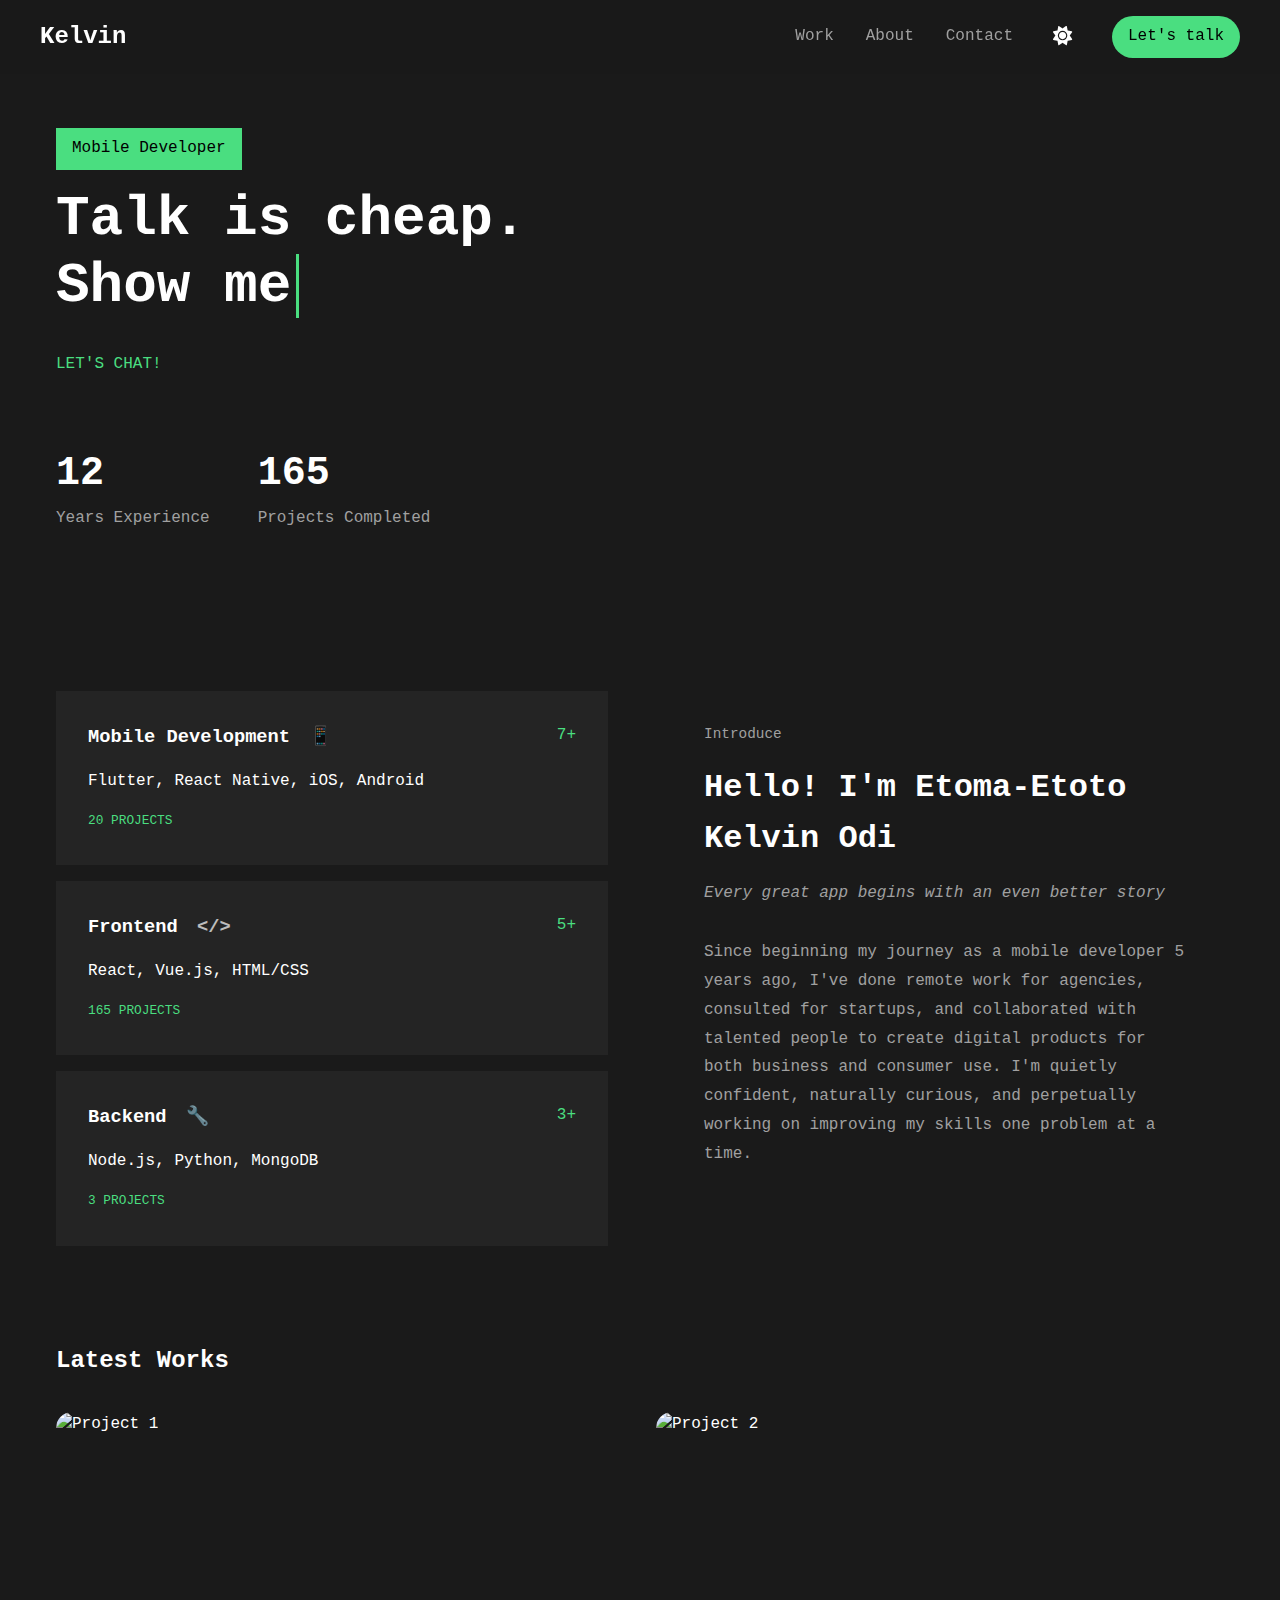
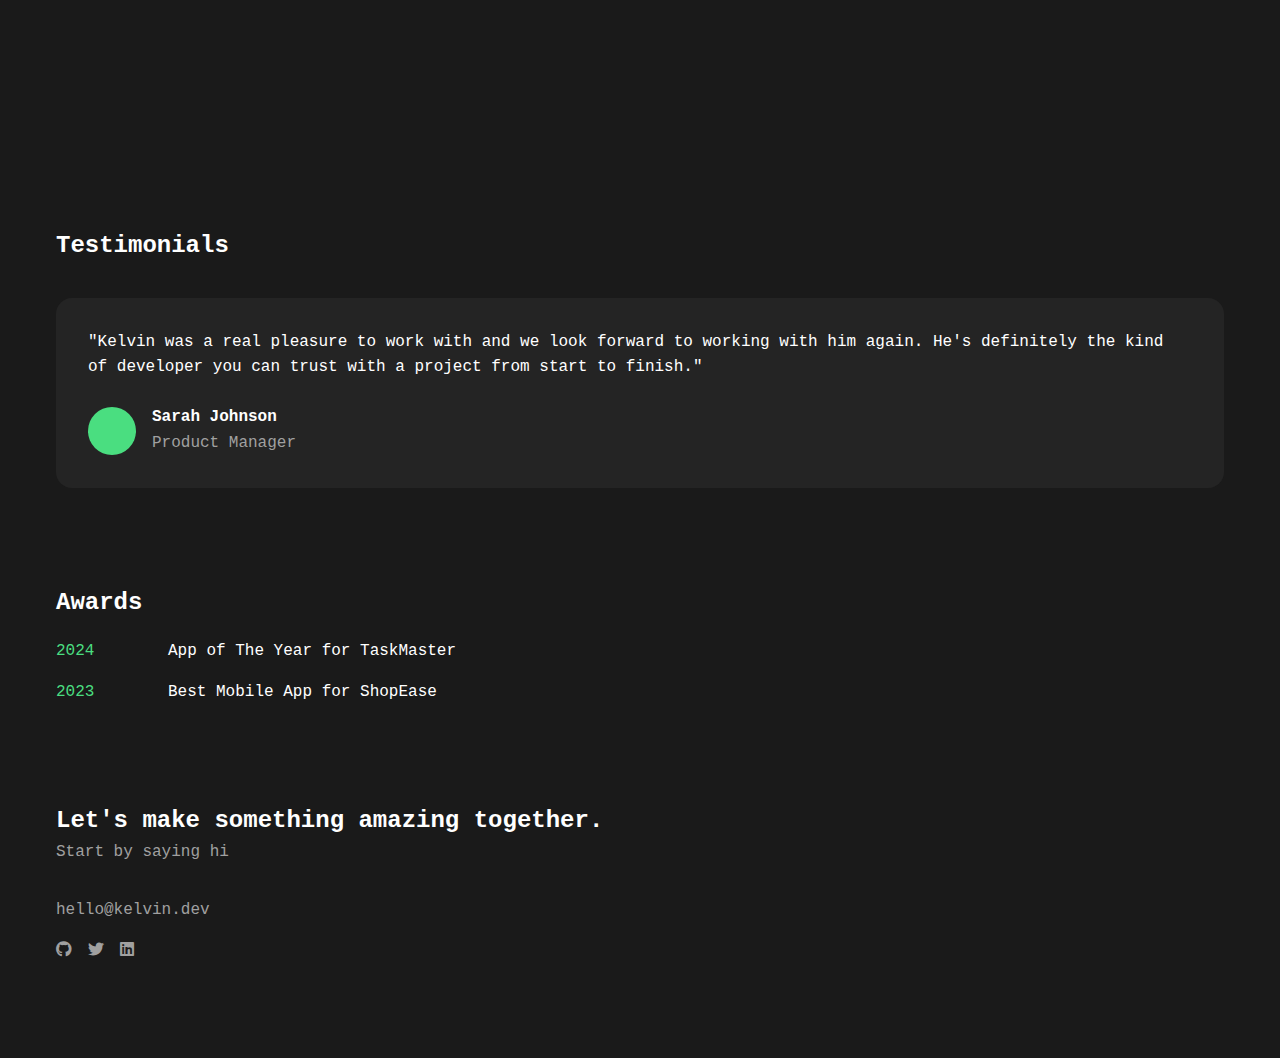
==== index.html @ 40faec1f "renamed html file" ====
<!DOCTYPE html>
<html lang="en">
<head>
    <meta charset="UTF-8">
    <meta name="viewport" content="width=device-width, initial-scale=1.0">
    <title>Etoma-Etoto Kelvin Odi - Portfolio</title>
    <link href="https://cdnjs.cloudflare.com/ajax/libs/font-awesome/6.0.0/css/all.min.css" rel="stylesheet">
    <link rel="stylesheet" href="../css/portfolio-css.css">
</head>
<body>
    <nav>
        <div class="nav-content">
            <div class="logo">Kelvin</div>
            <div class="nav-links">
                <a href="#work">Work</a>
                <a href="#about">About</a>
                <a href="#contact">Contact</a>
                <button class="theme-switch" aria-label="Toggle theme">
                    <i class="fas fa-moon"></i>
                </button>
                <a href="#contact" class="cta-button">Let's talk</a>
            </div>
        </div>
    </nav>

    <section class="hero">
        <div class="badge">Mobile Developer</div>
        <h1>
            <span class="static-text">Talk is cheap.</span><br>
            <span class="typing-text"></span>
        </h1>
        <a href="#contact" class="chat-link">LET'S CHAT!</a>
        
        <div class="stats">
            <div class="stat-item">
                <h2>12</h2>
                <p>Years Experience</p>
            </div>
            <div class="stat-item">
                <h2>165</h2>
                <p>Projects Completed</p>
            </div>
        </div>
    </section>

    <section class="skills-about">
        <div class="skills-section">
            <div class="skill-card">
                <header>
                    <h3>Mobile Development <span class="icon">📱</span></h3>
                    <span class="experience">7+</span>
                </header>
                <p>Flutter, React Native, iOS, Android</p>
                <a href="#" class="project-count">20 PROJECTS</a>
            </div>
            <div class="skill-card">
                <header>
                    <h3>Frontend <span class="icon">&lt;/&gt;</span></h3>
                    <span class="experience">5+</span>
                </header>
                <p>React, Vue.js, HTML/CSS</p>
                <a href="#" class="project-count">165 PROJECTS</a>
            </div>
            <div class="skill-card">
                <header>
                    <h3>Backend <span class="icon">🔧</span></h3>
                    <span class="experience">3+</span>
                </header>
                <p>Node.js, Python, MongoDB</p>
                <a href="#" class="project-count">3 PROJECTS</a>
            </div>
        </div>
        
        <div class="about-section">
            <span class="subtitle">Introduce</span>
            <h2>Hello! I'm Etoma-Etoto Kelvin Odi</h2>
            <p class="tagline">Every great app begins with an even better story</p>
            <p class="about-text">
                Since beginning my journey as a mobile developer 5 years ago, I've done remote work for
                agencies, consulted for startups, and collaborated with talented people to create
                digital products for both business and consumer use. I'm quietly confident, naturally
                curious, and perpetually working on improving my skills one problem at a time.
            </p>
        </div>
    </section>

    <section class="projects" id="work">
        <h2>Latest Works</h2>
        <div class="project-grid">
            <div class="project-card">
                <img src="/api/placeholder/600/400" alt="Project 1">
                <div class="project-overlay">
                    <h3>E-Commerce App</h3>
                    <p class="project-category">Mobile</p>
                </div>
            </div>
            <div class="project-card">
                <img src="/api/placeholder/600/400" alt="Project 2">
                <div class="project-overlay">
                    <h3>Task Manager</h3>
                    <p class="project-category">Mobile</p>
                </div>
            </div>
        </div>
    </section>

    <section class="testimonials">
        <h2>Testimonials</h2>
        <div class="testimonial-card">
            <p>"Kelvin was a real pleasure to work with and we look forward to working with him again. He's definitely the kind of developer you can trust with a project from start to finish."</p>
            <div class="testimonial-author">
                <div class="author-avatar"></div>
                <div>
                    <h4>Sarah Johnson</h4>
                    <p class="author-role">Product Manager</p>
                </div>
            </div>
        </div>
    </section>

    <section class="awards">
        <h2>Awards</h2>
        <div class="award-item">
            <span class="award-year">2024</span>
            <span>App of The Year for TaskMaster</span>
        </div>
        <div class="award-item">
            <span class="award-year">2023</span>
            <span>Best Mobile App for ShopEase</span>
        </div>
    </section>

    <section class="contact" id="contact">
        <h2>Let's make something amazing together.</h2>
        <p class="contact-subtitle">Start by saying hi</p>
        <div class="contact-info">
            <a href="mailto:hello@kelvin.dev" class="email-link">hello@kelvin.dev</a>
            <div class="social-links">
                <a href="#"><i class="fab fa-github"></i></a>
                <a href="#"><i class="fab fa-twitter"></i></a>
                <a href="#"><i class="fab fa-linkedin"></i></a>
            </div>
        </div>
    </section>

    <script src="../js/portfolio-js.js"></script>
</body>
</html>
---- css/portfolio-css.css ----
:root {
    /* Light theme variables */
    --background: #ffffff;
    --text: #1a1a1a;
    --secondary-text: #666666;
    --accent: #4ade80;
    --card-bg: #f5f5f5;
    --nav-bg: rgba(255, 255, 255, 0.9);
}

[data-theme="dark"] {
    /* Dark theme variables */
    --background: #1a1a1a;
    --text: #ffffff;
    --secondary-text: #a0a0a0;
    --accent: #4ade80;
    --card-bg: #242424;
    --nav-bg: rgba(26, 26, 26, 0.9);
}

* {
    margin: 0;
    padding: 0;
    box-sizing: border-box;
    transition: background-color 0.3s, color 0.3s;
}

body {
    font-family: 'Lucida Console', Monaco, monospace;
    background-color: var(--background);
    color: var(--text);
    line-height: 1.6;
}

/* Navigation */
nav {
    position: fixed;
    top: 0;
    width: 100%;
    background: var(--nav-bg);
    backdrop-filter: blur(10px);
    padding: 1rem;
    z-index: 1000;
}

.nav-content {
    max-width: 1200px;
    margin: 0 auto;
    display: flex;
    justify-content: space-between;
    align-items: center;
}

.logo {
    font-size: 1.5rem;
    font-weight: bold;
}

.nav-links {
    display: flex;
    gap: 2rem;
    align-items: center;
}

.nav-links a {
    color: var(--secondary-text);
    text-decoration: none;
    transition: color 0.3s;
}

.nav-links a:hover {
    color: var(--accent);
}

.theme-switch {
    background: none;
    border: none;
    color: var(--text);
    cursor: pointer;
    font-size: 1.2rem;
    padding: 0.5rem;
}

.cta-button {
    background: var(--accent);
    color: #000 !important;
    padding: 0.5rem 1rem;
    border-radius: 9999px;
    text-decoration: none;
    font-weight: 500;
    transition: all 0.3s ease;
}

.cta-button:hover {
    background: #3ac070;
    transform: translateY(-2px);
    box-shadow: 0 4px 12px rgba(74, 222, 128, 0.2);
}

/* Typing Animation */
.typing-text {
    border-right: 3px solid var(--accent);
    padding-right: 5px;
    animation: blink 0.75s step-end infinite;
}

@keyframes blink {
    from, to { border-color: transparent }
    50% { border-color: var(--accent); }
}

/* Hero Section */
.hero {
    padding: 8rem 1rem 4rem;
    max-width: 1200px;
    margin: 0 auto;
}

.badge {
    display: inline-block;
    background: var(--accent);
    color: #000000;
    padding: 0.5rem 1rem;
    margin-bottom: 1rem;
    font-weight: 500;
}

.hero h1 {
    font-size: 3.5rem;
    line-height: 1.2;
    margin-bottom: 2rem;
}

.chat-link {
    color: var(--accent);
    text-decoration: none;
}

.stats {
    display: flex;
    gap: 3rem;
    margin-top: 4rem;
}

.stat-item h2 {
    font-size: 2.5rem;
    color: var(--text);
}

.stat-item p {
    color: var(--secondary-text);
}

/* Skills Section */
.skills-about {
    max-width: 1200px;
    margin: 6rem auto;
    padding: 0 1rem;
    display: grid;
    grid-template-columns: 1fr 1fr;
    gap: 4rem;
}

.skills-section {
    display: flex;
    flex-direction: column;
    gap: 1rem;
}

.skill-card {
    background: var(--card-bg);
    padding: 2rem;
    transition: all 0.3s ease;
}

.skill-card:hover {
    transform: translateY(-5px);
}

.skill-card header {
    display: flex;
    justify-content: space-between;
    margin-bottom: 1rem;
}

.skill-card .icon {
    margin-left: 0.5rem;
    opacity: 0.7;
}

.experience {
    color: var(--accent);
}

.project-count {
    display: inline-block;
    margin-top: 1rem;
    color: var(--accent);
    text-decoration: none;
    font-size: 0.8rem;
}

.about-section {
    padding: 2rem;
}

.subtitle {
    color: var(--secondary-text);
    font-size: 0.9rem;
    margin-bottom: 1rem;
    display: block;
}

.about-section h2 {
    font-size: 2rem;
    margin-bottom: 1rem;
}

.tagline {
    font-style: italic;
    color: var(--secondary-text);
    margin-bottom: 2rem;
}

.about-text {
    color: var(--secondary-text);
    line-height: 1.8;
}

@media (max-width: 768px) {
    .skills-about {
        grid-template-columns: 1fr;
    }
}

/* Projects Section */
.projects {
    max-width: 1200px;
    margin: 6rem auto;
    padding: 0 1rem;
}

.projects h2 {
    margin-bottom: 2rem;
}

.project-grid {
    display: grid;
    grid-template-columns: repeat(auto-fit, minmax(300px, 1fr));
    gap: 2rem;
}

.project-card {
    position: relative;
    border-radius: 1rem;
    overflow: hidden;
    aspect-ratio: 16/9;
}

.project-card img {
    width: 100%;
    height: 100%;
    object-fit: cover;
}

.project-overlay {
    position: absolute;
    inset: 0;
    background: rgba(0, 0, 0, 0.7);
    display: flex;
    flex-direction: column;
    justify-content: center;
    align-items: center;
    opacity: 0;
    transition: opacity 0.3s;
}

.project-card:hover .project-overlay {
    opacity: 1;
}

.project-category {
    color: var(--accent);
}

/* Testimonials Section */
.testimonials {
    max-width: 1200px;
    margin: 6rem auto;
    padding: 0 1rem;
}

.testimonial-card {
    background: var(--card-bg);
    padding: 2rem;
    border-radius: 1rem;
    margin-top: 2rem;
}

.testimonial-author {
    display: flex;
    align-items: center;
    margin-top: 1.5rem;
}

.author-avatar {
    width: 48px;
    height: 48px;
    border-radius: 50%;
    background: var(--accent);
    margin-right: 1rem;
}

.author-role {
    color: var(--secondary-text);
}

/* Awards Section */
.awards {
    max-width: 1200px;
    margin: 6rem auto;
    padding: 0 1rem;
}

.award-item {
    display: flex;
    gap: 2rem;
    margin: 1rem 0;
}

.award-year {
    color: var(--accent);
    min-width: 80px;
}

/* Contact Section */
.contact {
    max-width: 1200px;
    margin: 6rem auto;
    padding: 0 1rem;
}

.contact-subtitle {
    color: var(--secondary-text);
}

.contact-info {
    margin-top: 2rem;
}

.email-link {
    color: var(--secondary-text);
    text-decoration: none;
}

.social-links {
    display: flex;
    gap: 1rem;
    margin-top: 1rem;
}

.social-links a {
    color: var(--secondary-text);
    text-decoration: none;
    transition: color 0.3s;
}

.social-links a:hover {
    color: var(--accent);
}

/* Responsive Design */
@media (max-width: 768px) {
    .nav-links {
        display: none;
    }

    .hero h1 {
        font-size: 2.5rem;
    }

    .stats {
        flex-direction: column;
        gap: 1.5rem;
    }
}
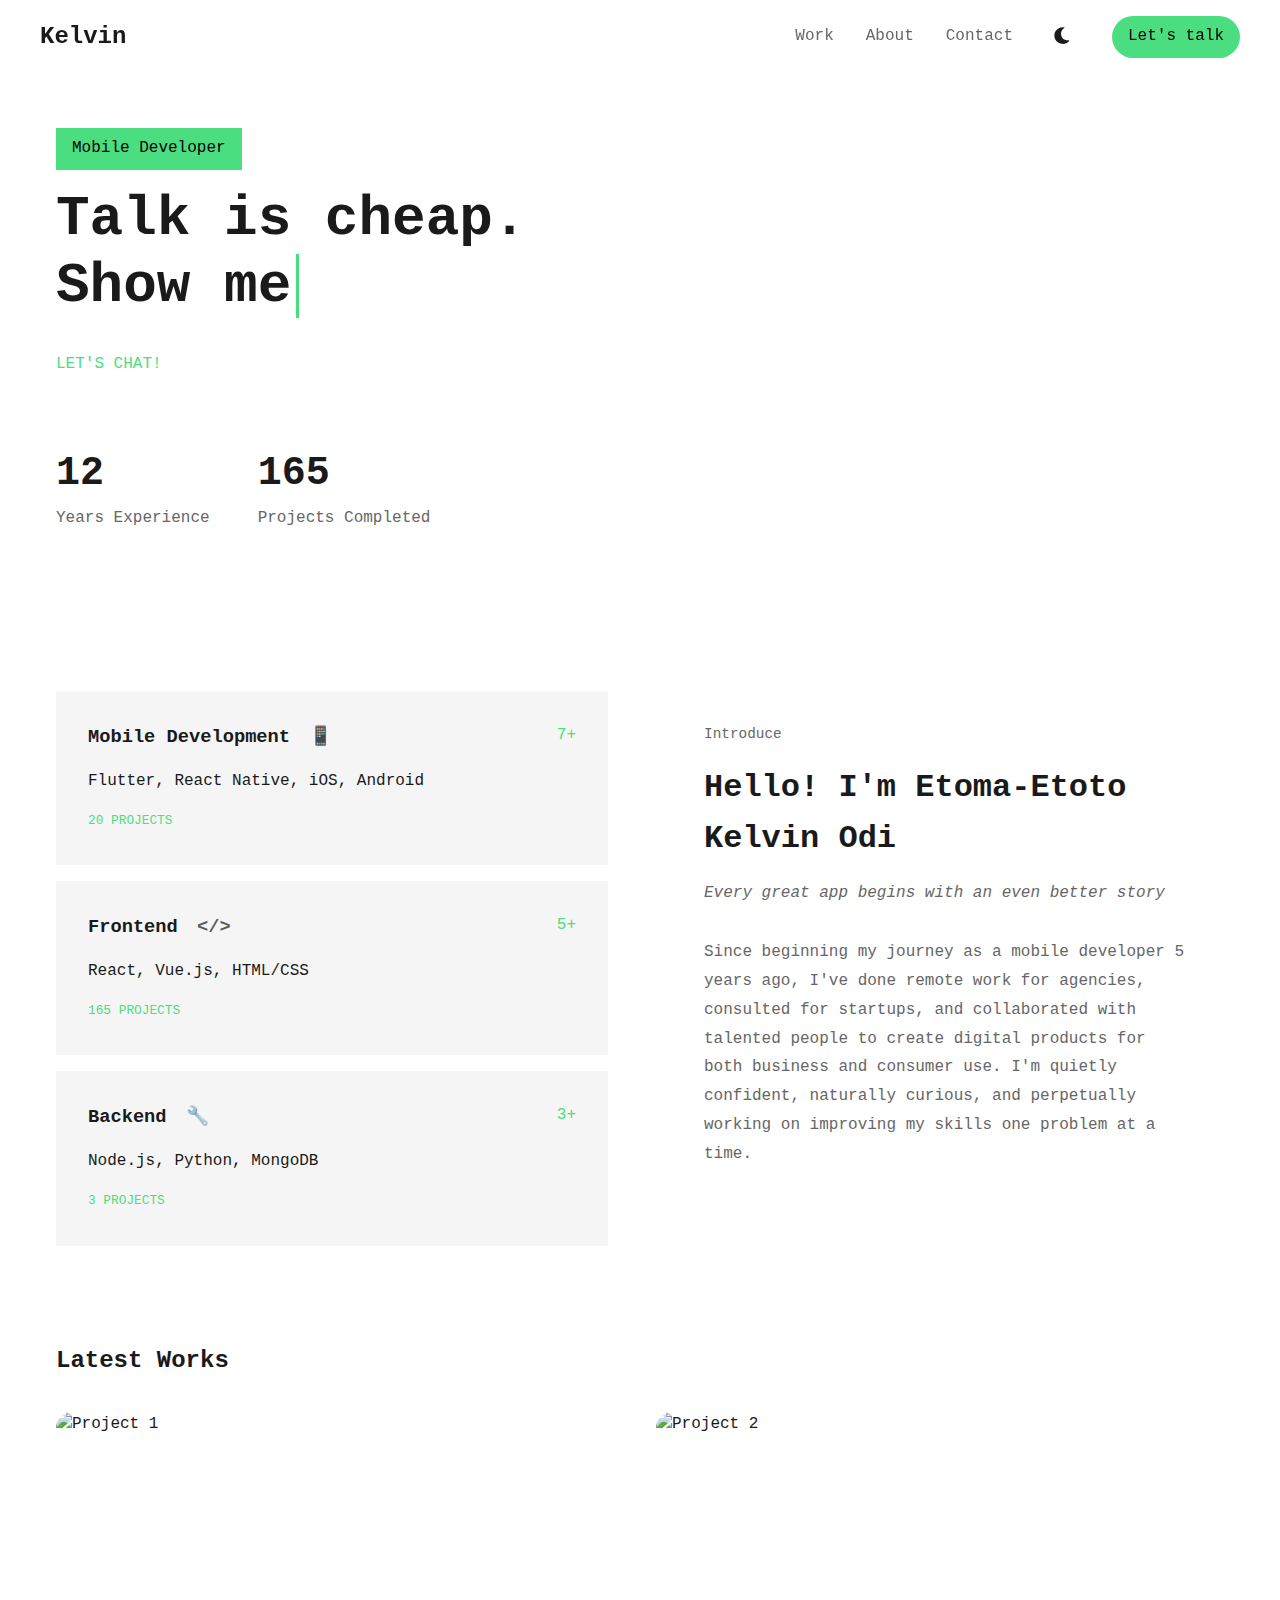
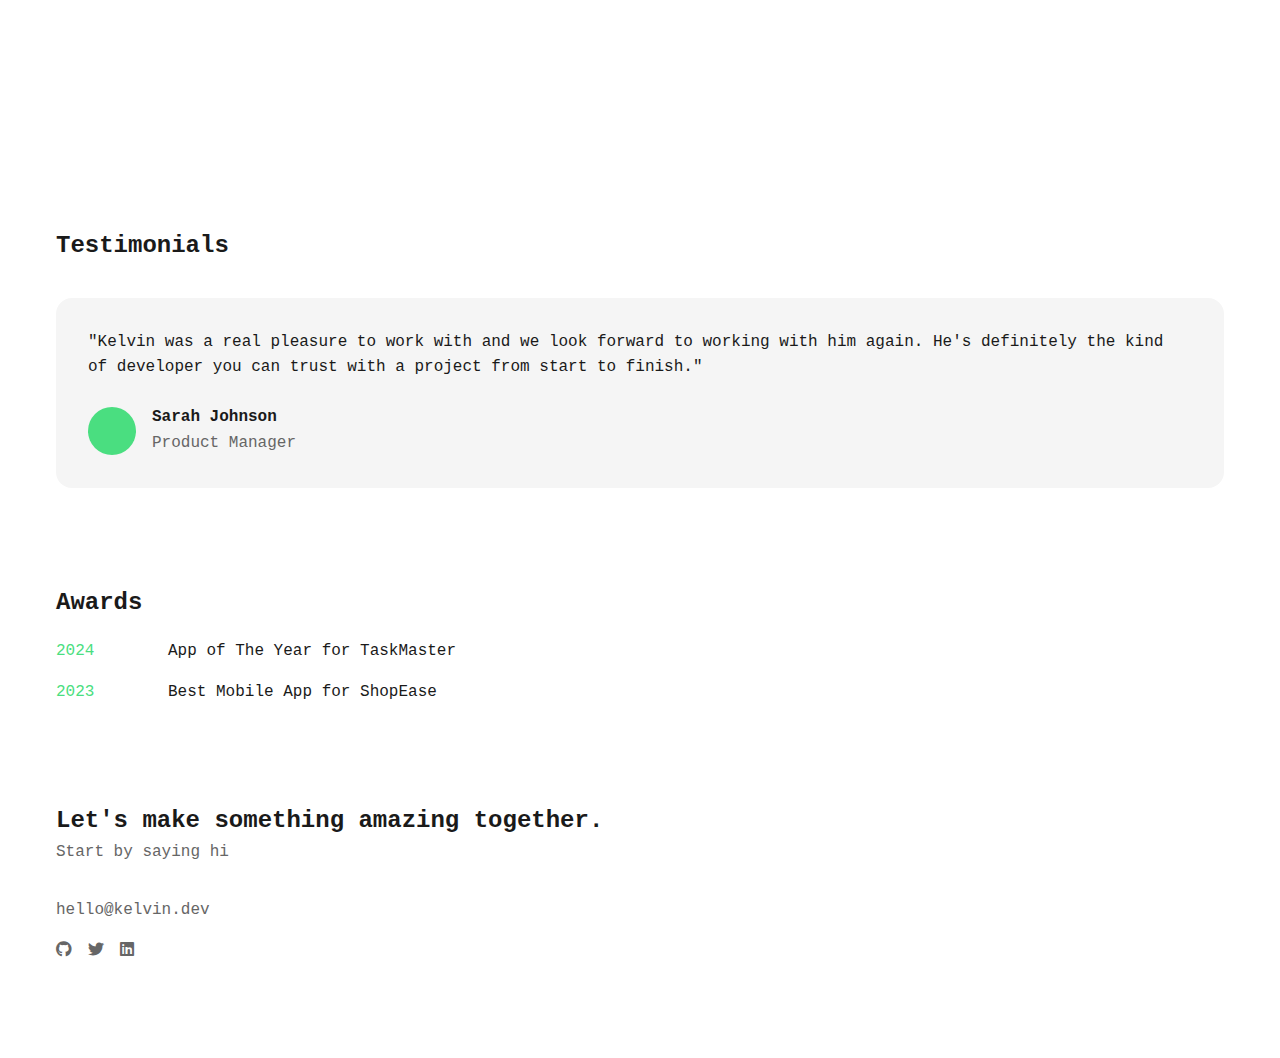
==== commit e6689d0a: "added detect os appearance feature" ====
--- a/index.html
+++ b/index.html
@@ -5,7 +5,7 @@
     <meta name="viewport" content="width=device-width, initial-scale=1.0">
     <title>Etoma-Etoto Kelvin Odi - Portfolio</title>
     <link href="https://cdnjs.cloudflare.com/ajax/libs/font-awesome/6.0.0/css/all.min.css" rel="stylesheet">
-    <link rel="stylesheet" href="../css/portfolio-css.css">
+    <link rel="stylesheet" href="css/portfolio-css.css">
 </head>
 <body>
     <nav>
@@ -143,6 +143,6 @@
         </div>
     </section>
 
-    <script src="../js/portfolio-js.js"></script>
+    <script src="/js/portfolio-js.js"></script>
 </body>
 </html>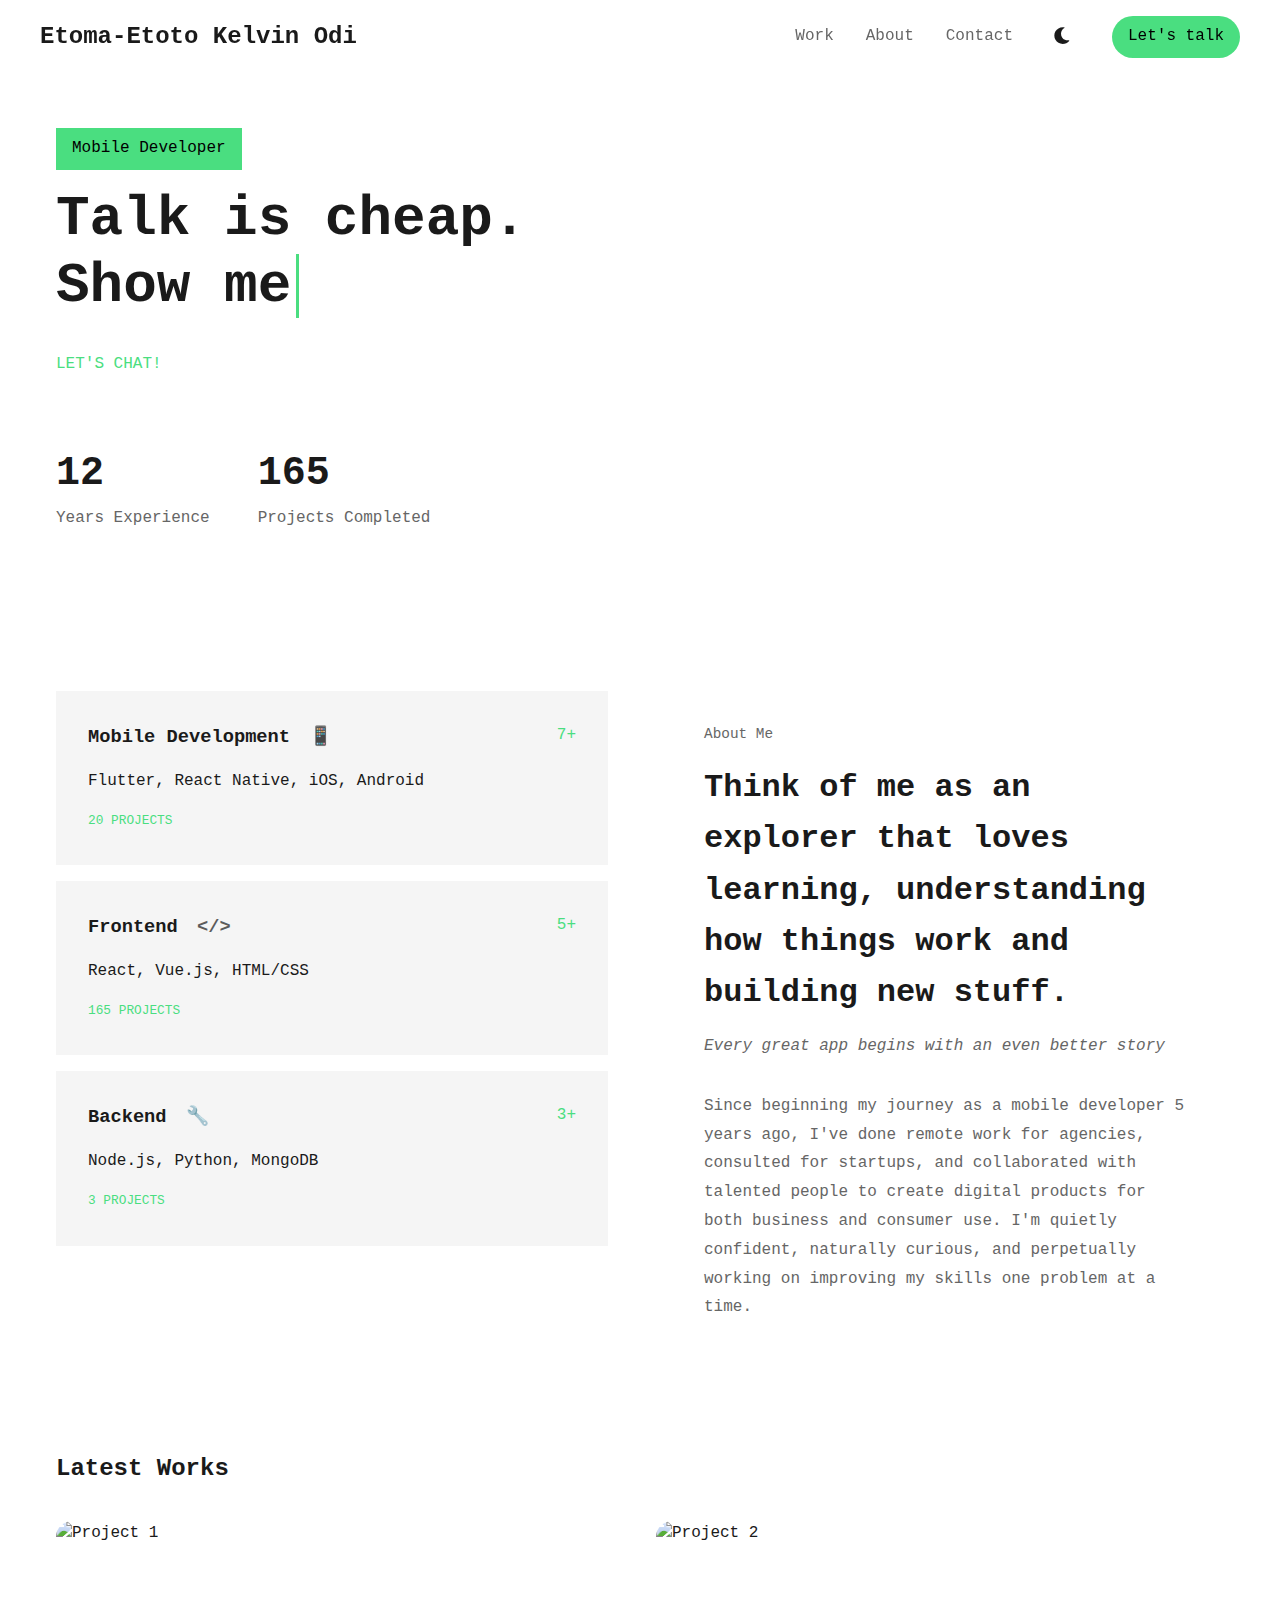
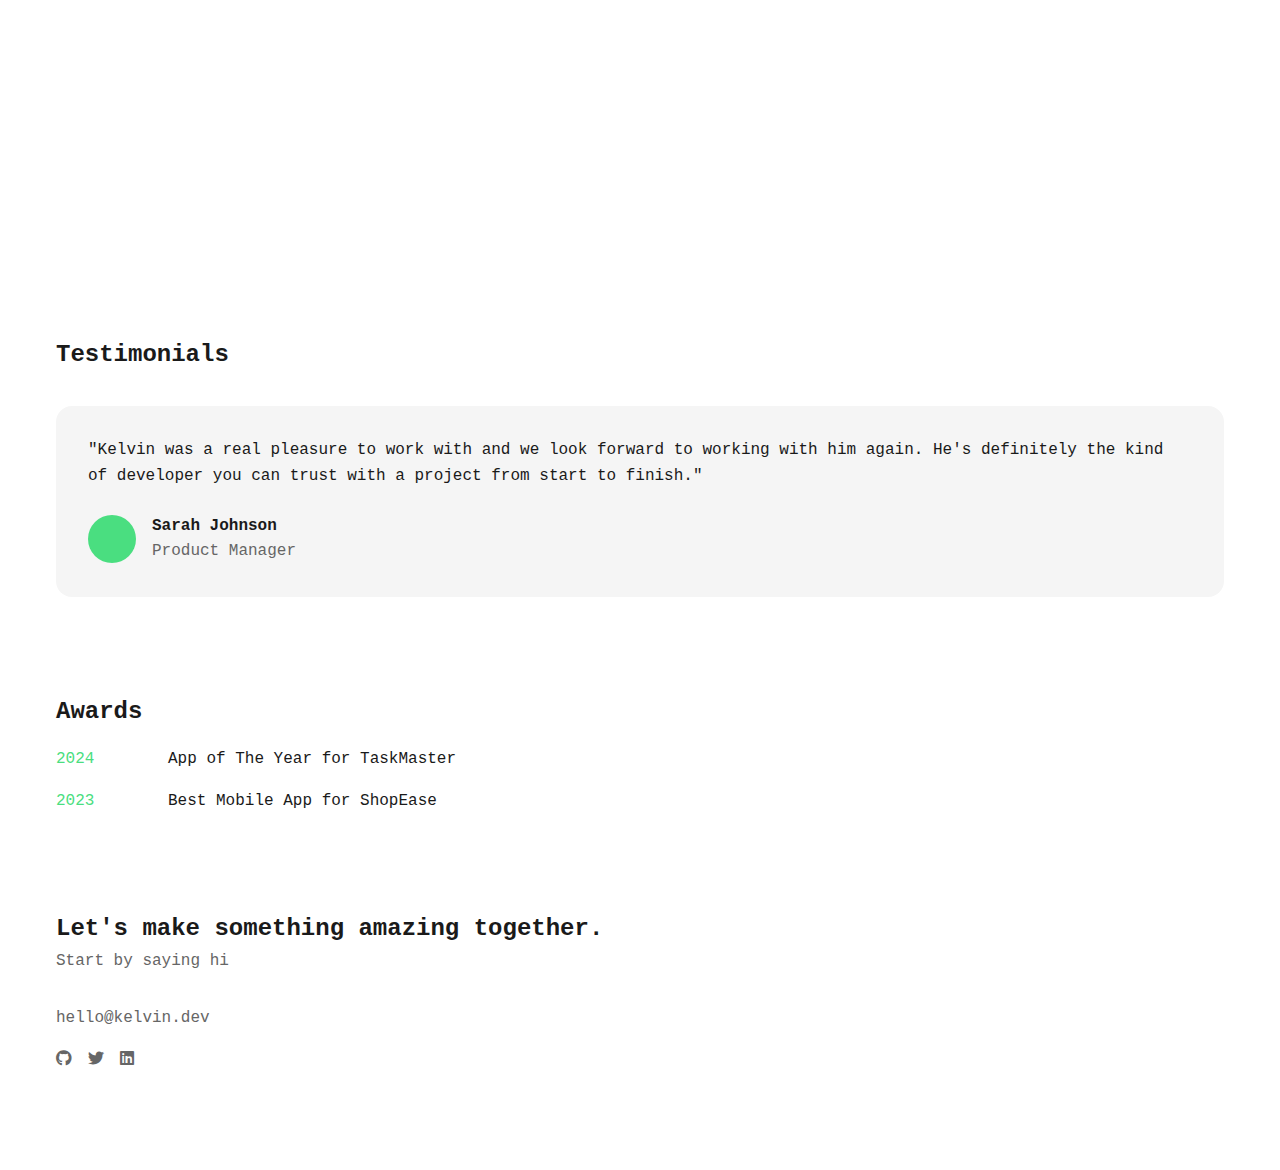
==== commit 8da3ed7d: "minor logo changes" ====
--- a/index.html
+++ b/index.html
@@ -10,7 +10,7 @@
 <body>
     <nav>
         <div class="nav-content">
-            <div class="logo">Kelvin</div>
+            <div class="logo">Etoma-Etoto Kelvin Odi</div>
             <div class="nav-links">
                 <a href="#work">Work</a>
                 <a href="#about">About</a>
@@ -72,8 +72,8 @@
         </div>
         
         <div class="about-section">
-            <span class="subtitle">Introduce</span>
-            <h2>Hello! I'm Etoma-Etoto Kelvin Odi</h2>
+            <span class="subtitle">About Me</span>
+            <h2>Think of me as an explorer that loves learning, understanding how things work and building new stuff.</h2>
             <p class="tagline">Every great app begins with an even better story</p>
             <p class="about-text">
                 Since beginning my journey as a mobile developer 5 years ago, I've done remote work for
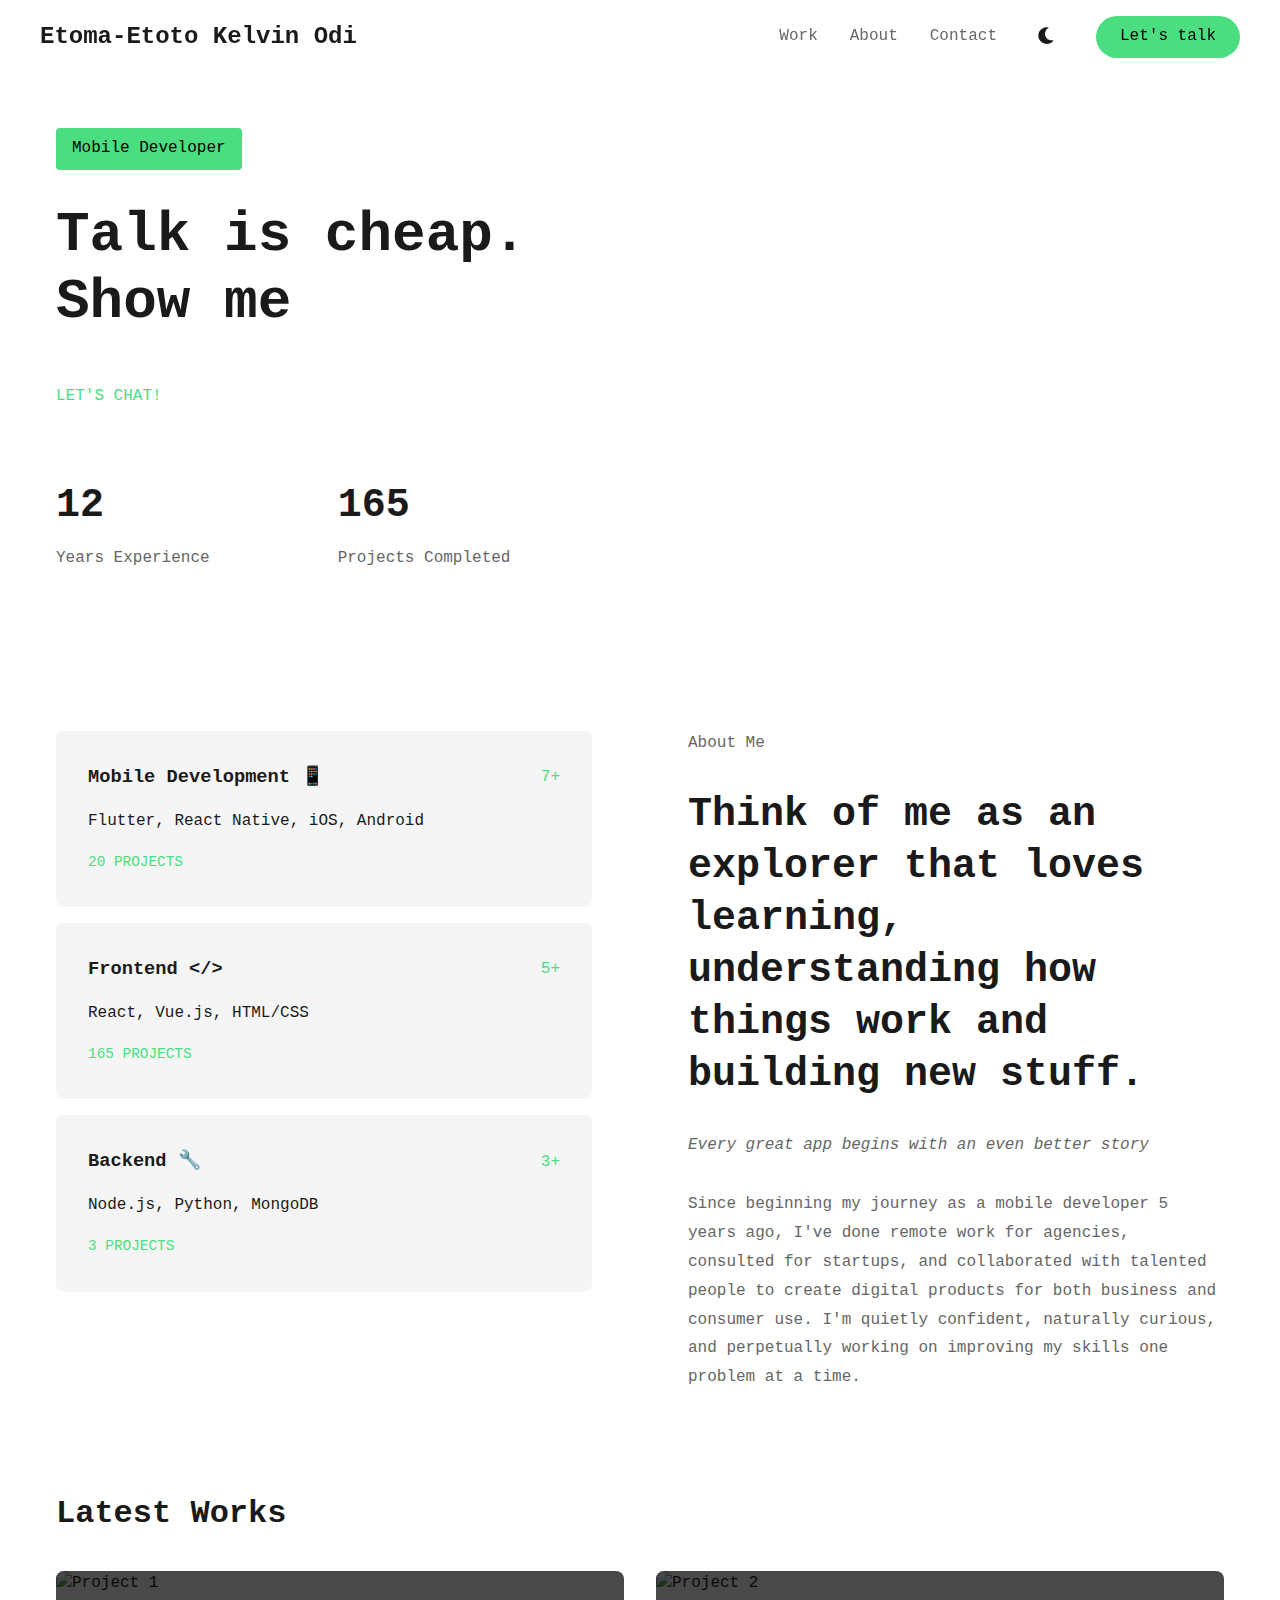
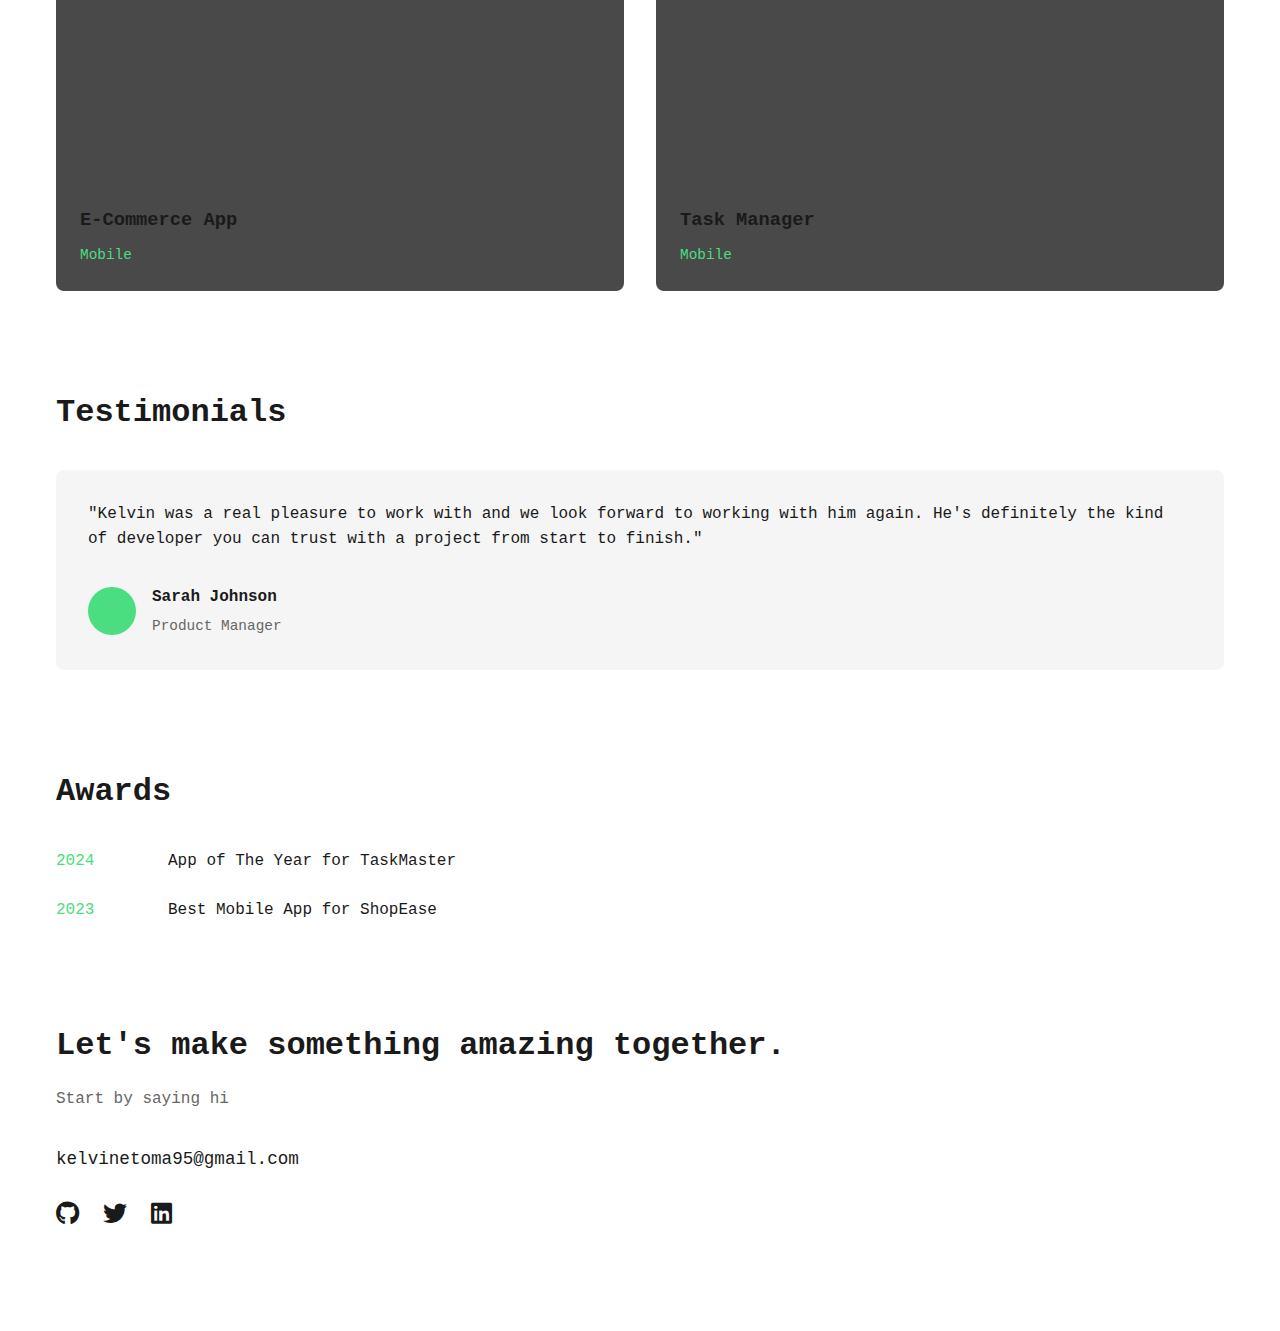
==== commit f6abfadc: "Fixed mobile view and added hamburger" ====
--- a/index.html
+++ b/index.html
@@ -7,10 +7,14 @@
     <link href="https://cdnjs.cloudflare.com/ajax/libs/font-awesome/6.0.0/css/all.min.css" rel="stylesheet">
     <link rel="stylesheet" href="css/portfolio-css.css">
 </head>
+
 <body>
     <nav>
         <div class="nav-content">
             <div class="logo">Etoma-Etoto Kelvin Odi</div>
+            <button class="hamburger" aria-label="Toggle navigation">
+                <i class="fas fa-bars"></i>
+            </button>
             <div class="nav-links">
                 <a href="#work">Work</a>
                 <a href="#about">About</a>
@@ -23,6 +27,7 @@
         </div>
     </nav>
 
+    <!-- Rest of your existing HTML remains exactly the same -->
     <section class="hero">
         <div class="badge">Mobile Developer</div>
         <h1>
@@ -30,7 +35,7 @@
             <span class="typing-text"></span>
         </h1>
         <a href="#contact" class="chat-link">LET'S CHAT!</a>
-        
+
         <div class="stats">
             <div class="stat-item">
                 <h2>12</h2>
@@ -70,7 +75,7 @@
                 <a href="#" class="project-count">3 PROJECTS</a>
             </div>
         </div>
-        
+
         <div class="about-section">
             <span class="subtitle">About Me</span>
             <h2>Think of me as an explorer that loves learning, understanding how things work and building new stuff.</h2>
@@ -107,7 +112,8 @@
     <section class="testimonials">
         <h2>Testimonials</h2>
         <div class="testimonial-card">
-            <p>"Kelvin was a real pleasure to work with and we look forward to working with him again. He's definitely the kind of developer you can trust with a project from start to finish."</p>
+            <p>"Kelvin was a real pleasure to work with and we look forward to working with him again. He's definitely
+                the kind of developer you can trust with a project from start to finish."</p>
             <div class="testimonial-author">
                 <div class="author-avatar"></div>
                 <div>
@@ -134,15 +140,21 @@
         <h2>Let's make something amazing together.</h2>
         <p class="contact-subtitle">Start by saying hi</p>
         <div class="contact-info">
-            <a href="mailto:hello@kelvin.dev" class="email-link">hello@kelvin.dev</a>
+            <a href="mailto:kelvinetoma95@gmail.com" class="email-link">kelvinetoma95@gmail.com</a>
             <div class="social-links">
-                <a href="#"><i class="fab fa-github"></i></a>
-                <a href="#"><i class="fab fa-twitter"></i></a>
-                <a href="#"><i class="fab fa-linkedin"></i></a>
+                <a href="https://github.com/Kellytomi" target="_blank" rel="noopener noreferrer">
+                    <i class="fab fa-github"></i>
+                </a>
+                <a href="https://x.com/klvntmi?s=21" target="_blank" rel="noopener noreferrer">
+                    <i class="fab fa-twitter"></i>
+                </a>
+                <a href="https://www.linkedin.com/in/etoma-etoto-odi-9ba176251/" target="_blank" rel="noopener noreferrer">
+                    <i class="fab fa-linkedin"></i>
+                </a>
             </div>
         </div>
     </section>
 
-    <script src="/js/portfolio-js.js"></script>
+    <script src="js/portfolio-js.js"></script>
 </body>
 </html>--- a/css/portfolio-css.css
+++ b/css/portfolio-css.css
@@ -1,21 +1,19 @@
 :root {
-    /* Light theme variables */
+    --background: #1a1a1a;
+    --text: #ffffff;
+    --secondary-text: #a0a0a0;
+    --accent: #4ade80;
+    --card-bg: #242424;
+    --nav-bg: rgba(26, 26, 26, 0.9);
+}
+
+[data-theme="light"] {
     --background: #ffffff;
     --text: #1a1a1a;
     --secondary-text: #666666;
     --accent: #4ade80;
     --card-bg: #f5f5f5;
     --nav-bg: rgba(255, 255, 255, 0.9);
-}
-
-[data-theme="dark"] {
-    /* Dark theme variables */
-    --background: #1a1a1a;
-    --text: #ffffff;
-    --secondary-text: #a0a0a0;
-    --accent: #4ade80;
-    --card-bg: #242424;
-    --nav-bg: rgba(26, 26, 26, 0.9);
 }
 
 * {
@@ -56,6 +54,16 @@
     font-weight: bold;
 }
 
+.hamburger {
+    display: none;
+    cursor: pointer;
+    background: none;
+    border: none;
+    color: var(--text);
+    font-size: 1.5rem;
+    padding: 0.5rem;
+}
+
 .nav-links {
     display: flex;
     gap: 2rem;
@@ -84,29 +92,11 @@
 .cta-button {
     background: var(--accent);
     color: #000 !important;
-    padding: 0.5rem 1rem;
+    padding: 0.5rem 1.5rem;
     border-radius: 9999px;
     text-decoration: none;
     font-weight: 500;
     transition: all 0.3s ease;
-}
-
-.cta-button:hover {
-    background: #3ac070;
-    transform: translateY(-2px);
-    box-shadow: 0 4px 12px rgba(74, 222, 128, 0.2);
-}
-
-/* Typing Animation */
-.typing-text {
-    border-right: 3px solid var(--accent);
-    padding-right: 5px;
-    animation: blink 0.75s step-end infinite;
-}
-
-@keyframes blink {
-    from, to { border-color: transparent }
-    50% { border-color: var(--accent); }
 }
 
 /* Hero Section */
@@ -121,8 +111,8 @@
     background: var(--accent);
     color: #000000;
     padding: 0.5rem 1rem;
-    margin-bottom: 1rem;
-    font-weight: 500;
+    border-radius: 4px;
+    margin-bottom: 2rem;
 }
 
 .hero h1 {
@@ -134,17 +124,19 @@
 .chat-link {
     color: var(--accent);
     text-decoration: none;
+    display: inline-block;
+    margin-top: 1rem;
 }
 
 .stats {
     display: flex;
-    gap: 3rem;
+    gap: 8rem;
     margin-top: 4rem;
 }
 
 .stat-item h2 {
     font-size: 2.5rem;
-    color: var(--text);
+    margin-bottom: 0.5rem;
 }
 
 .stat-item p {
@@ -157,8 +149,9 @@
     margin: 6rem auto;
     padding: 0 1rem;
     display: grid;
-    grid-template-columns: 1fr 1fr;
-    gap: 4rem;
+    grid-template-columns: repeat(2, 1fr);
+    gap: 6rem;
+    align-items: start;
 }
 
 .skills-section {
@@ -170,22 +163,14 @@
 .skill-card {
     background: var(--card-bg);
     padding: 2rem;
-    transition: all 0.3s ease;
-}
-
-.skill-card:hover {
-    transform: translateY(-5px);
+    border-radius: 8px;
 }
 
 .skill-card header {
     display: flex;
     justify-content: space-between;
+    align-items: center;
     margin-bottom: 1rem;
-}
-
-.skill-card .icon {
-    margin-left: 0.5rem;
-    opacity: 0.7;
 }
 
 .experience {
@@ -197,23 +182,24 @@
     margin-top: 1rem;
     color: var(--accent);
     text-decoration: none;
-    font-size: 0.8rem;
-}
-
+    font-size: 0.9rem;
+}
+
+/* About Section */
 .about-section {
-    padding: 2rem;
+    padding: 0;
 }
 
 .subtitle {
     color: var(--secondary-text);
-    font-size: 0.9rem;
-    margin-bottom: 1rem;
     display: block;
+    margin-bottom: 2rem;
 }
 
 .about-section h2 {
-    font-size: 2rem;
-    margin-bottom: 1rem;
+    font-size: 2.5rem;
+    line-height: 1.3;
+    margin-bottom: 2rem;
 }
 
 .tagline {
@@ -227,13 +213,7 @@
     line-height: 1.8;
 }
 
-@media (max-width: 768px) {
-    .skills-about {
-        grid-template-columns: 1fr;
-    }
-}
-
-/* Projects Section */
+/* Latest Works */
 .projects {
     max-width: 1200px;
     margin: 6rem auto;
@@ -241,18 +221,20 @@
 }
 
 .projects h2 {
+    font-size: 2rem;
     margin-bottom: 2rem;
 }
 
 .project-grid {
     display: grid;
-    grid-template-columns: repeat(auto-fit, minmax(300px, 1fr));
+    grid-template-columns: repeat(2, 1fr);
     gap: 2rem;
 }
 
 .project-card {
     position: relative;
-    border-radius: 1rem;
+    background: var(--card-bg);
+    border-radius: 8px;
     overflow: hidden;
     aspect-ratio: 16/9;
 }
@@ -269,38 +251,39 @@
     background: rgba(0, 0, 0, 0.7);
     display: flex;
     flex-direction: column;
-    justify-content: center;
-    align-items: center;
-    opacity: 0;
-    transition: opacity 0.3s;
-}
-
-.project-card:hover .project-overlay {
-    opacity: 1;
+    justify-content: flex-end;
+    padding: 1.5rem;
 }
 
 .project-category {
     color: var(--accent);
-}
-
-/* Testimonials Section */
+    font-size: 0.9rem;
+    margin-top: 0.5rem;
+}
+
+/* Testimonials */
 .testimonials {
     max-width: 1200px;
     margin: 6rem auto;
     padding: 0 1rem;
+}
+
+.testimonials h2 {
+    font-size: 2rem;
+    margin-bottom: 2rem;
 }
 
 .testimonial-card {
     background: var(--card-bg);
     padding: 2rem;
-    border-radius: 1rem;
+    border-radius: 8px;
+}
+
+.testimonial-author {
+    display: flex;
+    align-items: center;
     margin-top: 2rem;
-}
-
-.testimonial-author {
-    display: flex;
-    align-items: center;
-    margin-top: 1.5rem;
+    gap: 1rem;
 }
 
 .author-avatar {
@@ -308,24 +291,30 @@
     height: 48px;
     border-radius: 50%;
     background: var(--accent);
-    margin-right: 1rem;
 }
 
 .author-role {
     color: var(--secondary-text);
-}
-
-/* Awards Section */
+    font-size: 0.9rem;
+    margin-top: 0.25rem;
+}
+
+/* Awards */
 .awards {
     max-width: 1200px;
     margin: 6rem auto;
     padding: 0 1rem;
 }
 
+.awards h2 {
+    font-size: 2rem;
+    margin-bottom: 2rem;
+}
+
 .award-item {
     display: flex;
     gap: 2rem;
-    margin: 1rem 0;
+    margin: 1.5rem 0;
 }
 
 .award-year {
@@ -333,15 +322,21 @@
     min-width: 80px;
 }
 
-/* Contact Section */
+/* Contact */
 .contact {
     max-width: 1200px;
     margin: 6rem auto;
     padding: 0 1rem;
 }
 
+.contact h2 {
+    font-size: 2rem;
+    margin-bottom: 1rem;
+}
+
 .contact-subtitle {
     color: var(--secondary-text);
+    margin-bottom: 2rem;
 }
 
 .contact-info {
@@ -349,19 +344,23 @@
 }
 
 .email-link {
-    color: var(--secondary-text);
-    text-decoration: none;
+    color: var(--text);
+    text-decoration: none;
+    font-size: 1.1rem;
+    margin-bottom: 1.5rem;
+    display: block;
 }
 
 .social-links {
     display: flex;
-    gap: 1rem;
+    gap: 1.5rem;
     margin-top: 1rem;
 }
 
 .social-links a {
-    color: var(--secondary-text);
-    text-decoration: none;
+    color: var(--text);
+    text-decoration: none;
+    font-size: 1.5rem;
     transition: color 0.3s;
 }
 
@@ -369,10 +368,41 @@
     color: var(--accent);
 }
 
-/* Responsive Design */
+/* Mobile Styles */
 @media (max-width: 768px) {
+    .hamburger {
+        display: block;
+        z-index: 1001;
+    }
+
     .nav-links {
         display: none;
+        position: fixed;
+        top: 70px;
+        left: 0;
+        right: 0;
+        background: var(--nav-bg);
+        padding: 2rem 1rem;
+        flex-direction: column;
+        align-items: center;
+        gap: 2rem;
+        backdrop-filter: blur(10px);
+    }
+
+    .nav-links.active {
+        display: flex;
+        animation: slideDown 0.3s ease-out forwards;
+    }
+
+    @keyframes slideDown {
+        from {
+            opacity: 0;
+            transform: translateY(-10px);
+        }
+        to {
+            opacity: 1;
+            transform: translateY(0);
+        }
     }
 
     .hero h1 {
@@ -380,7 +410,10 @@
     }
 
     .stats {
-        flex-direction: column;
-        gap: 1.5rem;
+        gap: 4rem;
+    }
+
+    .skills-about {
+        grid-template-columns: 1fr;
     }
 }